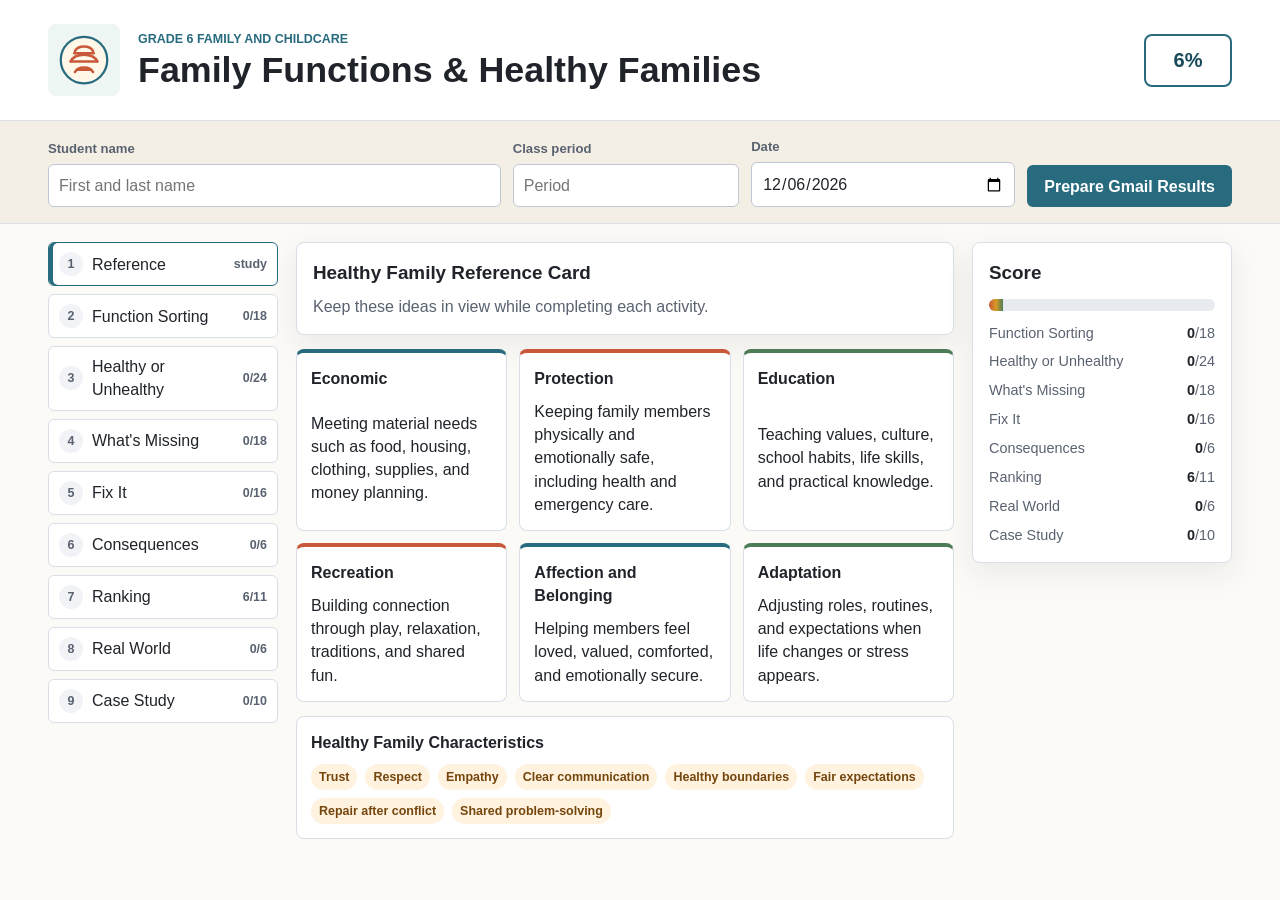
==== index.html @ b58ad5fa "Initial commit" ====
<!doctype html>
<html lang="en">
  <head>
    <meta charset="utf-8">
    <meta name="viewport" content="width=device-width, initial-scale=1">
    <title>Family Functions Interactive Packet</title>
    <link rel="stylesheet" href="styles.css">
  </head>
  <body>
    <header class="app-header">
      <div class="brand-mark" aria-hidden="true">
        <svg viewBox="0 0 72 72" role="img">
          <circle cx="36" cy="36" r="31"></circle>
          <path d="M19 38h34M23 27h26M27 49h18"></path>
          <path d="M18 38c6-12 30-12 36 0M24 52c4-8 20-8 24 0M24 24c4-8 20-8 24 0"></path>
        </svg>
      </div>
      <div>
        <p class="eyebrow">Grade 6 Family and Childcare</p>
        <h1>Family Functions & Healthy Families</h1>
      </div>
      <div class="score-pill" id="overallScore">0%</div>
    </header>

    <section class="student-band" aria-label="Student information">
      <label>
        <span>Student name</span>
        <input id="studentName" autocomplete="name" placeholder="First and last name">
      </label>
      <label>
        <span>Class period</span>
        <input id="classPeriod" placeholder="Period">
      </label>
      <label>
        <span>Date</span>
        <input id="workDate" type="date">
      </label>
      <button id="submitWork" class="primary-button">Prepare Gmail Results</button>
    </section>

    <div class="layout">
      <nav class="activity-nav" id="activityNav" aria-label="Activities"></nav>
      <main id="activityRoot" class="activity-root" tabindex="-1"></main>
      <aside class="summary-panel" aria-label="Progress summary">
        <h2>Score</h2>
        <div class="meter">
          <span id="meterFill"></span>
        </div>
        <dl id="scoreBreakdown"></dl>
      </aside>
    </div>

    <div class="toast" id="toast" role="status" aria-live="polite"></div>

    <script src="app.js"></script>
  </body>
</html>
---- styles.css ----
:root {
  color-scheme: light;
  --ink: #20242a;
  --muted: #596270;
  --line: #d9dee7;
  --paper: #fbfaf6;
  --panel: #ffffff;
  --blue: #286b7f;
  --blue-dark: #17495a;
  --coral: #c9573a;
  --gold: #d99b23;
  --green: #4d7b57;
  --focus: #0f6cb6;
  --shadow: 0 10px 30px rgba(32, 36, 42, 0.08);
}

* {
  box-sizing: border-box;
}

body {
  margin: 0;
  min-height: 100vh;
  background: var(--paper);
  color: var(--ink);
  font-family: Arial, Helvetica, sans-serif;
  line-height: 1.45;
}

button,
input,
select,
textarea {
  font: inherit;
}

button {
  cursor: pointer;
}

.app-header {
  display: grid;
  grid-template-columns: auto 1fr auto;
  gap: 18px;
  align-items: center;
  padding: 24px clamp(16px, 4vw, 48px);
  background: #fff;
  border-bottom: 1px solid var(--line);
}

.brand-mark {
  width: 72px;
  height: 72px;
  border-radius: 8px;
  display: grid;
  place-items: center;
  background: #eef6f4;
}

.brand-mark svg {
  width: 54px;
  height: 54px;
}

.brand-mark circle {
  fill: #fff8e8;
  stroke: var(--blue);
  stroke-width: 3;
}

.brand-mark path {
  fill: none;
  stroke: var(--coral);
  stroke-linecap: round;
  stroke-width: 3.5;
}

.eyebrow {
  margin: 0 0 4px;
  color: var(--blue);
  font-size: 0.78rem;
  font-weight: 700;
  letter-spacing: 0;
  text-transform: uppercase;
}

h1,
h2,
h3 {
  margin: 0;
  letter-spacing: 0;
}

h1 {
  font-size: clamp(1.55rem, 2.8vw, 2.55rem);
  line-height: 1.05;
}

h2 {
  font-size: 1.18rem;
}

h3 {
  font-size: 1rem;
}

.score-pill {
  min-width: 88px;
  padding: 10px 14px;
  border: 2px solid var(--blue);
  border-radius: 8px;
  color: var(--blue-dark);
  font-size: 1.25rem;
  font-weight: 800;
  text-align: center;
}

.student-band {
  display: grid;
  grid-template-columns: minmax(180px, 1.2fr) minmax(110px, 0.6fr) minmax(150px, 0.7fr) auto;
  gap: 12px;
  align-items: end;
  padding: 16px clamp(16px, 4vw, 48px);
  background: #f4efe4;
  border-bottom: 1px solid var(--line);
}

label span,
.field-label {
  display: block;
  margin-bottom: 6px;
  color: var(--muted);
  font-size: 0.82rem;
  font-weight: 700;
}

input,
select,
textarea {
  width: 100%;
  min-height: 42px;
  border: 1px solid #bfc7d4;
  border-radius: 6px;
  background: #fff;
  color: var(--ink);
  padding: 9px 10px;
}

textarea {
  min-height: 94px;
  resize: vertical;
}

input:focus,
select:focus,
textarea:focus,
button:focus-visible {
  outline: 3px solid color-mix(in srgb, var(--focus) 35%, transparent);
  outline-offset: 2px;
}

.primary-button,
.ghost-button,
.icon-button {
  border: 1px solid transparent;
  border-radius: 6px;
  font-weight: 700;
}

.primary-button {
  min-height: 42px;
  padding: 0 16px;
  background: var(--blue);
  color: #fff;
}

.primary-button:hover {
  background: var(--blue-dark);
}

.ghost-button {
  min-height: 36px;
  padding: 0 11px;
  background: #fff;
  border-color: var(--line);
  color: var(--ink);
}

.ghost-button:hover {
  border-color: var(--blue);
}

.layout {
  display: grid;
  grid-template-columns: 230px minmax(0, 1fr) 260px;
  gap: 18px;
  padding: 18px clamp(16px, 4vw, 48px) 42px;
}

.activity-nav,
.summary-panel,
.activity-root {
  align-self: start;
}

.activity-nav,
.summary-panel {
  position: sticky;
  top: 16px;
}

.activity-nav {
  display: grid;
  gap: 8px;
}

.nav-button {
  display: grid;
  grid-template-columns: auto 1fr auto;
  gap: 9px;
  align-items: center;
  min-height: 44px;
  padding: 8px 10px;
  border: 1px solid var(--line);
  border-radius: 6px;
  background: #fff;
  color: var(--ink);
  text-align: left;
}

.nav-button[aria-current="page"] {
  border-color: var(--blue);
  box-shadow: inset 4px 0 0 var(--blue);
}

.nav-index {
  width: 24px;
  height: 24px;
  display: grid;
  place-items: center;
  border-radius: 50%;
  background: #f1f3f6;
  color: var(--muted);
  font-size: 0.78rem;
  font-weight: 800;
}

.nav-score {
  color: var(--muted);
  font-size: 0.78rem;
  font-weight: 700;
}

.activity-root {
  display: grid;
  gap: 14px;
}

.section-intro,
.summary-panel,
.result-panel {
  padding: 16px;
  border: 1px solid var(--line);
  border-radius: 8px;
  background: var(--panel);
  box-shadow: var(--shadow);
}

.section-intro {
  display: grid;
  gap: 8px;
}

.section-intro p {
  margin: 0;
  color: var(--muted);
}

.grid-list {
  display: grid;
  gap: 12px;
}

.card {
  display: grid;
  gap: 10px;
  padding: 14px;
  border: 1px solid var(--line);
  border-radius: 8px;
  background: #fff;
}

.card-header {
  display: flex;
  gap: 10px;
  align-items: start;
  justify-content: space-between;
}

.tag {
  display: inline-flex;
  align-items: center;
  min-height: 26px;
  padding: 3px 8px;
  border-radius: 999px;
  background: #fff2de;
  color: #74450c;
  font-size: 0.78rem;
  font-weight: 800;
}

.scenario-text {
  margin: 0;
}

.two-col {
  display: grid;
  grid-template-columns: repeat(2, minmax(0, 1fr));
  gap: 10px;
}

.three-col {
  display: grid;
  grid-template-columns: repeat(3, minmax(0, 1fr));
  gap: 10px;
}

.choice-row {
  display: flex;
  flex-wrap: wrap;
  gap: 8px;
}

.choice {
  display: inline-flex;
  align-items: center;
  gap: 7px;
  min-height: 38px;
  padding: 7px 10px;
  border: 1px solid var(--line);
  border-radius: 6px;
  background: #fff;
}

.choice input {
  width: auto;
  min-height: auto;
}

.reference-grid {
  display: grid;
  grid-template-columns: repeat(3, minmax(0, 1fr));
  gap: 12px;
}

.reference-card {
  border-top: 4px solid var(--blue);
}

.reference-card:nth-child(2n) {
  border-top-color: var(--coral);
}

.reference-card:nth-child(3n) {
  border-top-color: var(--green);
}

.reference-card p,
.card p,
.result-panel p {
  margin: 0;
}

.muted {
  color: var(--muted);
}

.strategy-grid {
  display: grid;
  grid-template-columns: repeat(2, minmax(0, 1fr));
  gap: 8px;
}

.mini-list {
  margin: 0;
  padding-left: 18px;
}

.mini-list li + li {
  margin-top: 4px;
}

.rank-list {
  display: grid;
  gap: 8px;
}

.rank-item {
  display: grid;
  grid-template-columns: 34px 1fr auto auto;
  gap: 8px;
  align-items: center;
  padding: 8px;
  border: 1px solid var(--line);
  border-radius: 6px;
  background: #fff;
}

.rank-number {
  width: 28px;
  height: 28px;
  display: grid;
  place-items: center;
  border-radius: 50%;
  background: #eaf3f5;
  color: var(--blue-dark);
  font-weight: 800;
}

.icon-button {
  width: 34px;
  height: 34px;
  padding: 0;
  background: #f6f7f9;
  border-color: var(--line);
}

.icon-button:disabled {
  opacity: 0.45;
  cursor: default;
}

.meter {
  overflow: hidden;
  height: 12px;
  margin: 12px 0;
  border-radius: 999px;
  background: #e7ebf0;
}

.meter span {
  display: block;
  width: 0;
  height: 100%;
  background: linear-gradient(90deg, var(--coral), var(--gold), var(--green));
  transition: width 200ms ease;
}

dl {
  display: grid;
  gap: 8px;
  margin: 0;
}

.score-row {
  display: grid;
  grid-template-columns: 1fr auto;
  gap: 8px;
  color: var(--muted);
  font-size: 0.9rem;
}

.score-row strong {
  color: var(--ink);
}

.result-actions {
  display: flex;
  flex-wrap: wrap;
  gap: 10px;
  margin-top: 12px;
}

.toast {
  position: fixed;
  right: 18px;
  bottom: 18px;
  max-width: min(420px, calc(100vw - 36px));
  padding: 12px 14px;
  border-radius: 8px;
  background: var(--ink);
  color: #fff;
  opacity: 0;
  transform: translateY(12px);
  pointer-events: none;
  transition: opacity 160ms ease, transform 160ms ease;
}

.toast.show {
  opacity: 1;
  transform: translateY(0);
}

@media (max-width: 1100px) {
  .layout {
    grid-template-columns: 200px minmax(0, 1fr);
  }

  .summary-panel {
    position: static;
    grid-column: 1 / -1;
    order: 3;
  }

  .reference-grid,
  .three-col {
    grid-template-columns: repeat(2, minmax(0, 1fr));
  }
}

@media (max-width: 760px) {
  .app-header,
  .student-band,
  .layout {
    grid-template-columns: 1fr;
  }

  .score-pill {
    justify-self: start;
  }

  .activity-nav {
    position: static;
    grid-template-columns: repeat(2, minmax(0, 1fr));
  }

  .reference-grid,
  .two-col,
  .three-col,
  .strategy-grid {
    grid-template-columns: 1fr;
  }

  .nav-button {
    grid-template-columns: auto 1fr;
  }

  .nav-score {
    grid-column: 2;
  }
}
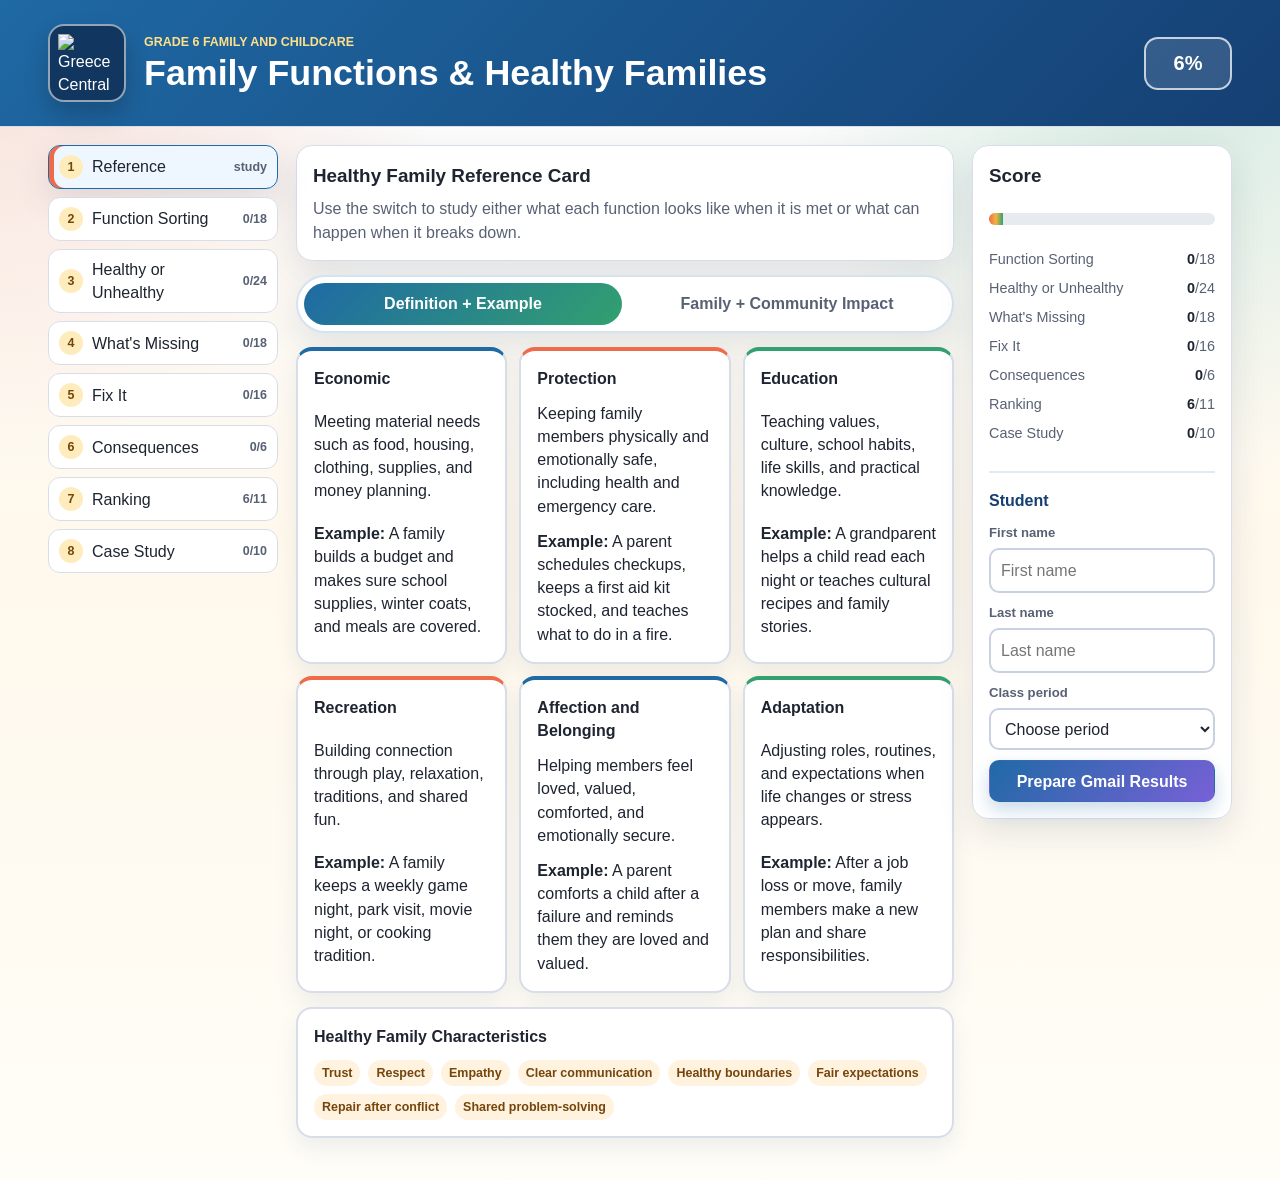
==== commit 7bbc16b7: "deployment ready" ====
--- a/index.html
+++ b/index.html
@@ -8,12 +8,8 @@
   </head>
   <body>
     <header class="app-header">
-      <div class="brand-mark" aria-hidden="true">
-        <svg viewBox="0 0 72 72" role="img">
-          <circle cx="36" cy="36" r="31"></circle>
-          <path d="M19 38h34M23 27h26M27 49h18"></path>
-          <path d="M18 38c6-12 30-12 36 0M24 52c4-8 20-8 24 0M24 24c4-8 20-8 24 0"></path>
-        </svg>
+      <div class="brand-mark">
+        <img src="https://cmsv2-assets.apptegy.net/uploads/31303/file/5453843/c76a25f3-61e0-4b22-8560-f7f2c77127a3.png" alt="Greece Central Schools logo">
       </div>
       <div>
         <p class="eyebrow">Grade 6 Family and Childcare</p>
@@ -22,31 +18,42 @@
       <div class="score-pill" id="overallScore">0%</div>
     </header>
 
-    <section class="student-band" aria-label="Student information">
-      <label>
-        <span>Student name</span>
-        <input id="studentName" autocomplete="name" placeholder="First and last name">
-      </label>
-      <label>
-        <span>Class period</span>
-        <input id="classPeriod" placeholder="Period">
-      </label>
-      <label>
-        <span>Date</span>
-        <input id="workDate" type="date">
-      </label>
-      <button id="submitWork" class="primary-button">Prepare Gmail Results</button>
-    </section>
-
     <div class="layout">
-      <nav class="activity-nav" id="activityNav" aria-label="Activities"></nav>
+      <nav class="activity-nav" aria-label="Activities">
+        <div id="activityNav"></div>
+      </nav>
       <main id="activityRoot" class="activity-root" tabindex="-1"></main>
-      <aside class="summary-panel" aria-label="Progress summary">
+      <aside class="summary-panel" aria-label="Information hub">
         <h2>Score</h2>
         <div class="meter">
           <span id="meterFill"></span>
         </div>
         <dl id="scoreBreakdown"></dl>
+        <section class="identity-panel" aria-label="Student information">
+          <h2>Student</h2>
+          <label>
+            <span>First name</span>
+            <input id="firstName" autocomplete="given-name" placeholder="First name">
+          </label>
+          <label>
+            <span>Last name</span>
+            <input id="lastName" autocomplete="family-name" placeholder="Last name">
+          </label>
+          <label>
+            <span>Class period</span>
+            <select id="classPeriod">
+              <option value="">Choose period</option>
+              <option value="1">1</option>
+              <option value="2">2</option>
+              <option value="3">3</option>
+              <option value="4/5">4/5</option>
+              <option value="6/7">6/7</option>
+              <option value="8">8</option>
+              <option value="9">9</option>
+            </select>
+          </label>
+          <button id="submitWork" class="primary-button">Prepare Gmail Results</button>
+        </section>
       </aside>
     </div>
 
--- a/styles.css
+++ b/styles.css
@@ -1,17 +1,18 @@
 :root {
   color-scheme: light;
-  --ink: #20242a;
-  --muted: #596270;
-  --line: #d9dee7;
-  --paper: #fbfaf6;
+  --ink: #1e2430;
+  --muted: #586174;
+  --line: #d8ddea;
+  --paper: #fff8ec;
   --panel: #ffffff;
-  --blue: #286b7f;
-  --blue-dark: #17495a;
-  --coral: #c9573a;
-  --gold: #d99b23;
-  --green: #4d7b57;
+  --blue: #1f6aa5;
+  --blue-dark: #153f73;
+  --coral: #ef6b4a;
+  --gold: #f3b43f;
+  --green: #32a06f;
+  --violet: #7860d7;
   --focus: #0f6cb6;
-  --shadow: 0 10px 30px rgba(32, 36, 42, 0.08);
+  --shadow: 0 14px 34px rgba(31, 63, 103, 0.12);
 }
 
 * {
@@ -21,7 +22,10 @@
 body {
   margin: 0;
   min-height: 100vh;
-  background: var(--paper);
+  background:
+    radial-gradient(circle at top left, rgba(239, 107, 74, 0.20), transparent 28rem),
+    radial-gradient(circle at 92% 7%, rgba(50, 160, 111, 0.18), transparent 24rem),
+    linear-gradient(180deg, #f9fcff 0%, var(--paper) 46%, #fffdf7 100%);
   color: var(--ink);
   font-family: Arial, Helvetica, sans-serif;
   line-height: 1.45;
@@ -44,40 +48,34 @@
   gap: 18px;
   align-items: center;
   padding: 24px clamp(16px, 4vw, 48px);
-  background: #fff;
+  background:
+    linear-gradient(135deg, rgba(31, 106, 165, 0.96), rgba(21, 63, 115, 0.98)),
+    #174a88;
   border-bottom: 1px solid var(--line);
+  color: #fff;
 }
 
 .brand-mark {
-  width: 72px;
-  height: 72px;
-  border-radius: 8px;
+  width: 78px;
+  height: 78px;
+  border-radius: 16px;
   display: grid;
   place-items: center;
-  background: #eef6f4;
-}
-
-.brand-mark svg {
-  width: 54px;
-  height: 54px;
-}
-
-.brand-mark circle {
-  fill: #fff8e8;
-  stroke: var(--blue);
-  stroke-width: 3;
-}
-
-.brand-mark path {
-  fill: none;
-  stroke: var(--coral);
-  stroke-linecap: round;
-  stroke-width: 3.5;
+  background: #11365f;
+  border: 2px solid rgba(255, 255, 255, 0.55);
+  box-shadow: 0 12px 24px rgba(0, 0, 0, 0.20);
+}
+
+.brand-mark img {
+  display: block;
+  width: 58px;
+  height: 58px;
+  object-fit: contain;
 }
 
 .eyebrow {
   margin: 0 0 4px;
-  color: var(--blue);
+  color: #ffe08a;
   font-size: 0.78rem;
   font-weight: 700;
   letter-spacing: 0;
@@ -107,22 +105,13 @@
 .score-pill {
   min-width: 88px;
   padding: 10px 14px;
-  border: 2px solid var(--blue);
-  border-radius: 8px;
-  color: var(--blue-dark);
+  border: 2px solid rgba(255, 255, 255, 0.72);
+  border-radius: 14px;
+  color: #fff;
+  background: rgba(255, 255, 255, 0.13);
   font-size: 1.25rem;
   font-weight: 800;
   text-align: center;
-}
-
-.student-band {
-  display: grid;
-  grid-template-columns: minmax(180px, 1.2fr) minmax(110px, 0.6fr) minmax(150px, 0.7fr) auto;
-  gap: 12px;
-  align-items: end;
-  padding: 16px clamp(16px, 4vw, 48px);
-  background: #f4efe4;
-  border-bottom: 1px solid var(--line);
 }
 
 label span,
@@ -139,8 +128,8 @@
 textarea {
   width: 100%;
   min-height: 42px;
-  border: 1px solid #bfc7d4;
-  border-radius: 6px;
+  border: 2px solid #c8d1df;
+  border-radius: 10px;
   background: #fff;
   color: var(--ink);
   padding: 9px 10px;
@@ -163,19 +152,20 @@
 .ghost-button,
 .icon-button {
   border: 1px solid transparent;
-  border-radius: 6px;
+  border-radius: 10px;
   font-weight: 700;
 }
 
 .primary-button {
   min-height: 42px;
   padding: 0 16px;
-  background: var(--blue);
+  background: linear-gradient(135deg, var(--blue), var(--violet));
   color: #fff;
+  box-shadow: 0 8px 18px rgba(31, 106, 165, 0.24);
 }
 
 .primary-button:hover {
-  background: var(--blue-dark);
+  background: linear-gradient(135deg, var(--blue-dark), #5b48b6);
 }
 
 .ghost-button {
@@ -212,6 +202,24 @@
 .activity-nav {
   display: grid;
   gap: 8px;
+}
+
+#activityNav {
+  display: grid;
+  gap: 8px;
+}
+
+.identity-panel {
+  display: grid;
+  gap: 10px;
+  margin-top: 16px;
+  padding-top: 16px;
+  border-top: 2px solid #e2e9f3;
+}
+
+.identity-panel h2 {
+  color: var(--blue-dark);
+  font-size: 1rem;
 }
 
 .nav-button {
@@ -222,7 +230,7 @@
   min-height: 44px;
   padding: 8px 10px;
   border: 1px solid var(--line);
-  border-radius: 6px;
+  border-radius: 12px;
   background: #fff;
   color: var(--ink);
   text-align: left;
@@ -230,7 +238,8 @@
 
 .nav-button[aria-current="page"] {
   border-color: var(--blue);
-  box-shadow: inset 4px 0 0 var(--blue);
+  background: #eef7ff;
+  box-shadow: inset 5px 0 0 var(--coral), var(--shadow);
 }
 
 .nav-index {
@@ -239,8 +248,8 @@
   display: grid;
   place-items: center;
   border-radius: 50%;
-  background: #f1f3f6;
-  color: var(--muted);
+  background: #ffecbd;
+  color: #73470b;
   font-size: 0.78rem;
   font-weight: 800;
 }
@@ -261,9 +270,14 @@
 .result-panel {
   padding: 16px;
   border: 1px solid var(--line);
-  border-radius: 8px;
+  border-radius: 16px;
   background: var(--panel);
   box-shadow: var(--shadow);
+}
+
+.summary-panel {
+  display: grid;
+  gap: 12px;
 }
 
 .section-intro {
@@ -283,11 +297,19 @@
 
 .card {
   display: grid;
-  gap: 10px;
-  padding: 14px;
-  border: 1px solid var(--line);
-  border-radius: 8px;
-  background: #fff;
+  gap: 12px;
+  padding: 16px;
+  border: 2px solid var(--line);
+  border-radius: 16px;
+  background: #fff;
+  box-shadow: 0 10px 22px rgba(31, 63, 103, 0.08);
+}
+
+.focus-card {
+  border-color: #b9d8f1;
+  background:
+    linear-gradient(180deg, rgba(255, 255, 255, 0.98), rgba(255, 252, 244, 0.98)),
+    #fff;
 }
 
 .card-header {
@@ -311,6 +333,8 @@
 
 .scenario-text {
   margin: 0;
+  font-size: 1.18rem;
+  font-weight: 700;
 }
 
 .two-col {
@@ -337,9 +361,15 @@
   gap: 7px;
   min-height: 38px;
   padding: 7px 10px;
-  border: 1px solid var(--line);
-  border-radius: 6px;
-  background: #fff;
+  border: 2px solid var(--line);
+  border-radius: 12px;
+  background: #fff;
+}
+
+.big-choice {
+  min-width: 170px;
+  justify-content: center;
+  font-weight: 800;
 }
 
 .choice input {
@@ -363,6 +393,31 @@
 
 .reference-card:nth-child(3n) {
   border-top-color: var(--green);
+}
+
+.mode-switch {
+  display: inline-grid;
+  grid-template-columns: repeat(2, minmax(0, 1fr));
+  gap: 6px;
+  padding: 6px;
+  border: 2px solid #d5e3f1;
+  border-radius: 999px;
+  background: #fff;
+  box-shadow: var(--shadow);
+}
+
+.mode-switch button {
+  min-height: 42px;
+  border: 0;
+  border-radius: 999px;
+  background: transparent;
+  color: var(--muted);
+  font-weight: 800;
+}
+
+.mode-switch button.active {
+  background: linear-gradient(135deg, var(--blue), var(--green));
+  color: #fff;
 }
 
 .reference-card p,
@@ -379,6 +434,118 @@
   display: grid;
   grid-template-columns: repeat(2, minmax(0, 1fr));
   gap: 8px;
+}
+
+.question-pager {
+  display: grid;
+  grid-template-columns: auto 1fr auto;
+  gap: 12px;
+  align-items: center;
+  padding: 10px;
+  border: 1px solid #dbe5f2;
+  border-radius: 14px;
+  background: rgba(255, 255, 255, 0.78);
+}
+
+.question-pager span {
+  color: var(--blue-dark);
+  font-weight: 800;
+  text-align: center;
+}
+
+.question-pager button:disabled {
+  opacity: 0.45;
+  cursor: default;
+}
+
+.progress-dots {
+  display: flex;
+  flex-wrap: wrap;
+  gap: 6px;
+  justify-content: center;
+  padding: 4px 0;
+}
+
+.dot {
+  width: 14px;
+  height: 14px;
+  padding: 0;
+  border: 2px solid #b8c5d5;
+  border-radius: 50%;
+  background: #fff;
+}
+
+.dot.active {
+  border-color: var(--coral);
+  background: var(--coral);
+}
+
+.drop-zone {
+  display: grid;
+  gap: 9px;
+  min-height: 130px;
+  padding: 14px;
+  border: 3px dashed #a8c9e8;
+  border-radius: 16px;
+  background: #f4fbff;
+}
+
+.drop-zone.drag-over {
+  border-color: var(--green);
+  background: #ecfff5;
+}
+
+.selected-strategies {
+  display: grid;
+  gap: 8px;
+}
+
+.strategy-tile,
+.strategy-chip {
+  border: 2px solid #d5deeb;
+  border-radius: 14px;
+  background: #fff;
+  color: var(--ink);
+  text-align: left;
+}
+
+.strategy-tile {
+  display: grid;
+  grid-template-columns: 32px 1fr;
+  gap: 10px;
+  align-items: center;
+  min-height: 58px;
+  padding: 10px;
+  box-shadow: 0 8px 16px rgba(31, 63, 103, 0.08);
+}
+
+.strategy-tile span,
+.strategy-chip strong {
+  display: grid;
+  place-items: center;
+  width: 32px;
+  height: 32px;
+  border-radius: 50%;
+  background: #ffecbd;
+  color: #73470b;
+}
+
+.strategy-tile.used {
+  border-color: var(--green);
+  background: #effff6;
+}
+
+.strategy-chip {
+  display: grid;
+  grid-template-columns: 32px 1fr;
+  gap: 10px;
+  align-items: center;
+  min-height: 48px;
+  padding: 8px 10px;
+}
+
+.strategy-chip:hover {
+  border-color: var(--coral);
 }
 
 .mini-list {
@@ -510,7 +677,6 @@
 
 @media (max-width: 760px) {
   .app-header,
-  .student-band,
   .layout {
     grid-template-columns: 1fr;
   }
@@ -521,6 +687,9 @@
 
   .activity-nav {
     position: static;
+  }
+
+  #activityNav {
     grid-template-columns: repeat(2, minmax(0, 1fr));
   }
 
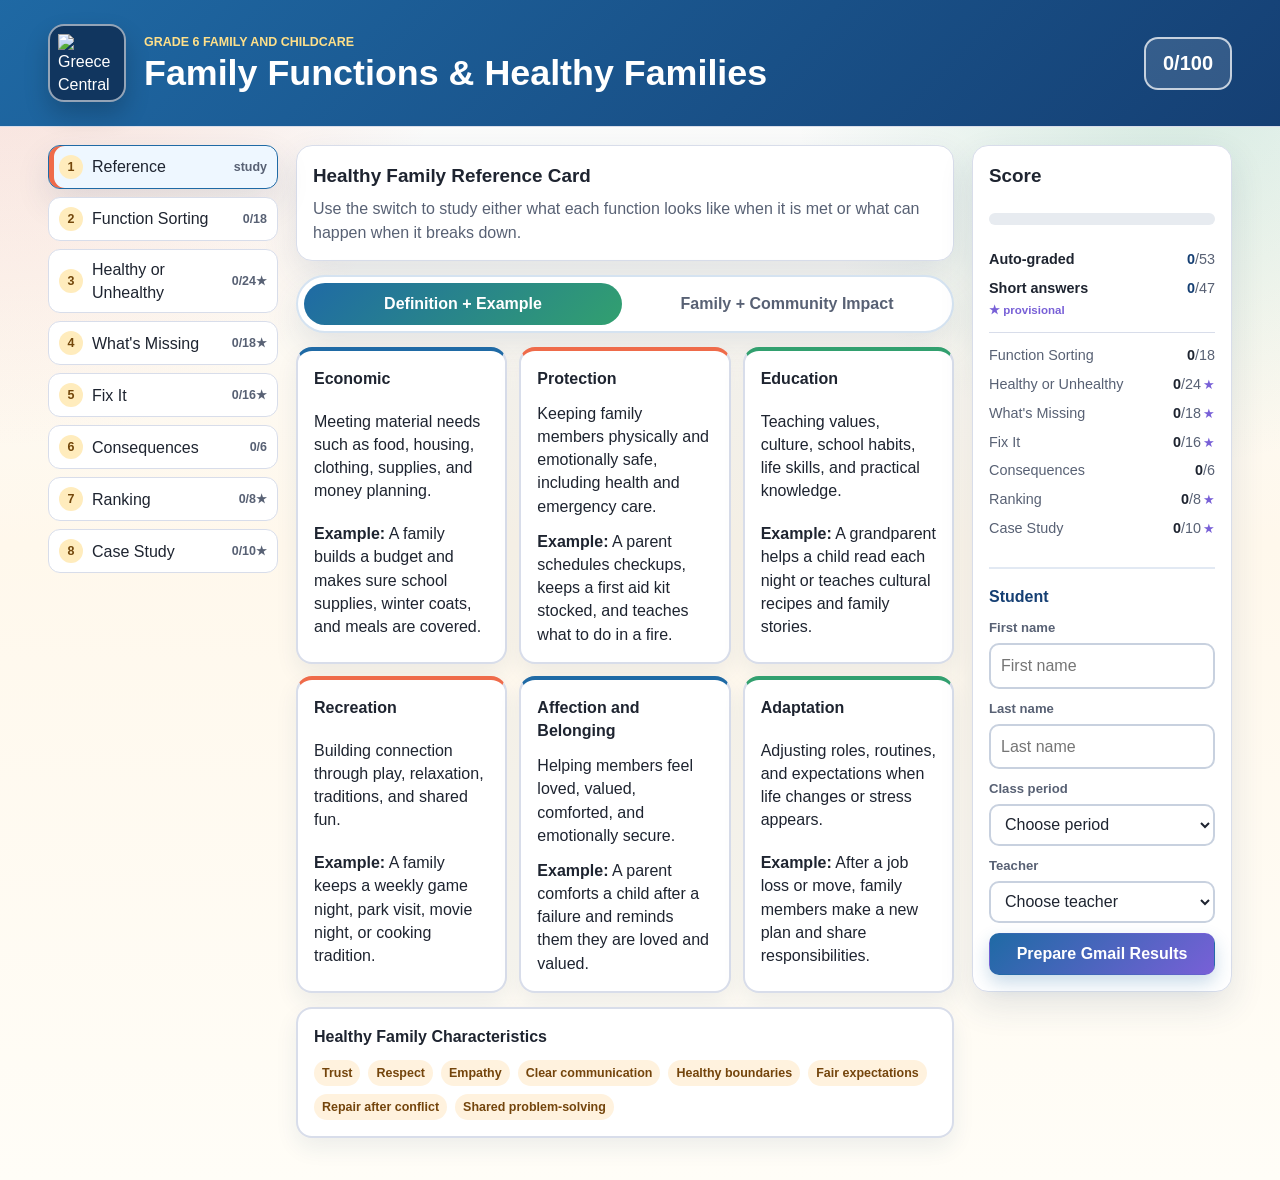
==== commit 746a876a: "Add teacher selector — students choose their teacher before submitting - Replace hardcoded TEACHER_E" ====
--- a/index.html
+++ b/index.html
@@ -52,12 +52,24 @@
               <option value="9">9</option>
             </select>
           </label>
+          <label>
+            <span>Teacher</span>
+            <select id="teacherSelect">
+              <option value="">Choose teacher</option>
+              <option value="mccann">McCann</option>
+              <option value="epping">Epping</option>
+              <option value="billitier">Billitier</option>
+              <option value="swanson">Swanson</option>
+            </select>
+          </label>
           <button id="submitWork" class="primary-button">Prepare Gmail Results</button>
+          <div id="submissionPanel" class="submission-panel" aria-live="polite"></div>
         </section>
       </aside>
     </div>
 
     <div class="toast" id="toast" role="status" aria-live="polite"></div>
+    <iframe id="draftFrame" name="draftFrame" title="Gmail draft helper" hidden></iframe>
 
     <script src="app.js"></script>
   </body>
--- a/styles.css
+++ b/styles.css
@@ -222,6 +222,26 @@
   font-size: 1rem;
 }
 
+.submission-panel {
+  display: grid;
+  gap: 8px;
+  min-height: 0;
+}
+
+.submission-panel:empty {
+  display: none;
+}
+
+.submission-panel p {
+  margin: 0;
+  font-size: 0.86rem;
+}
+
+.submission-actions {
+  display: grid;
+  gap: 8px;
+}
+
 .nav-button {
   display: grid;
   grid-template-columns: auto 1fr auto;
@@ -329,6 +349,56 @@
   color: #74450c;
   font-size: 0.78rem;
   font-weight: 800;
+}
+
+.auto-tag {
+  background: #e4f5ec;
+  color: #1a6b40;
+}
+
+.review-tag {
+  background: #ede8fb;
+  color: #4a359a;
+}
+
+.review-label {
+  font-size: 0.72rem;
+  font-weight: 700;
+  color: #7860d7;
+  white-space: nowrap;
+}
+
+.review-star {
+  color: var(--violet);
+  font-size: 0.82rem;
+  margin-left: 2px;
+}
+
+.score-divider {
+  height: 1px;
+  background: var(--line);
+  margin: 4px 0;
+}
+
+.score-summary-row dt {
+  font-weight: 700;
+  color: var(--ink);
+}
+
+.score-summary-row dd strong {
+  color: var(--blue-dark);
+}
+
+.sr-only {
+  position: absolute;
+  width: 1px;
+  height: 1px;
+  padding: 0;
+  margin: -1px;
+  overflow: hidden;
+  clip: rect(0, 0, 0, 0);
+  white-space: nowrap;
+  border: 0;
 }
 
 .scenario-text {
